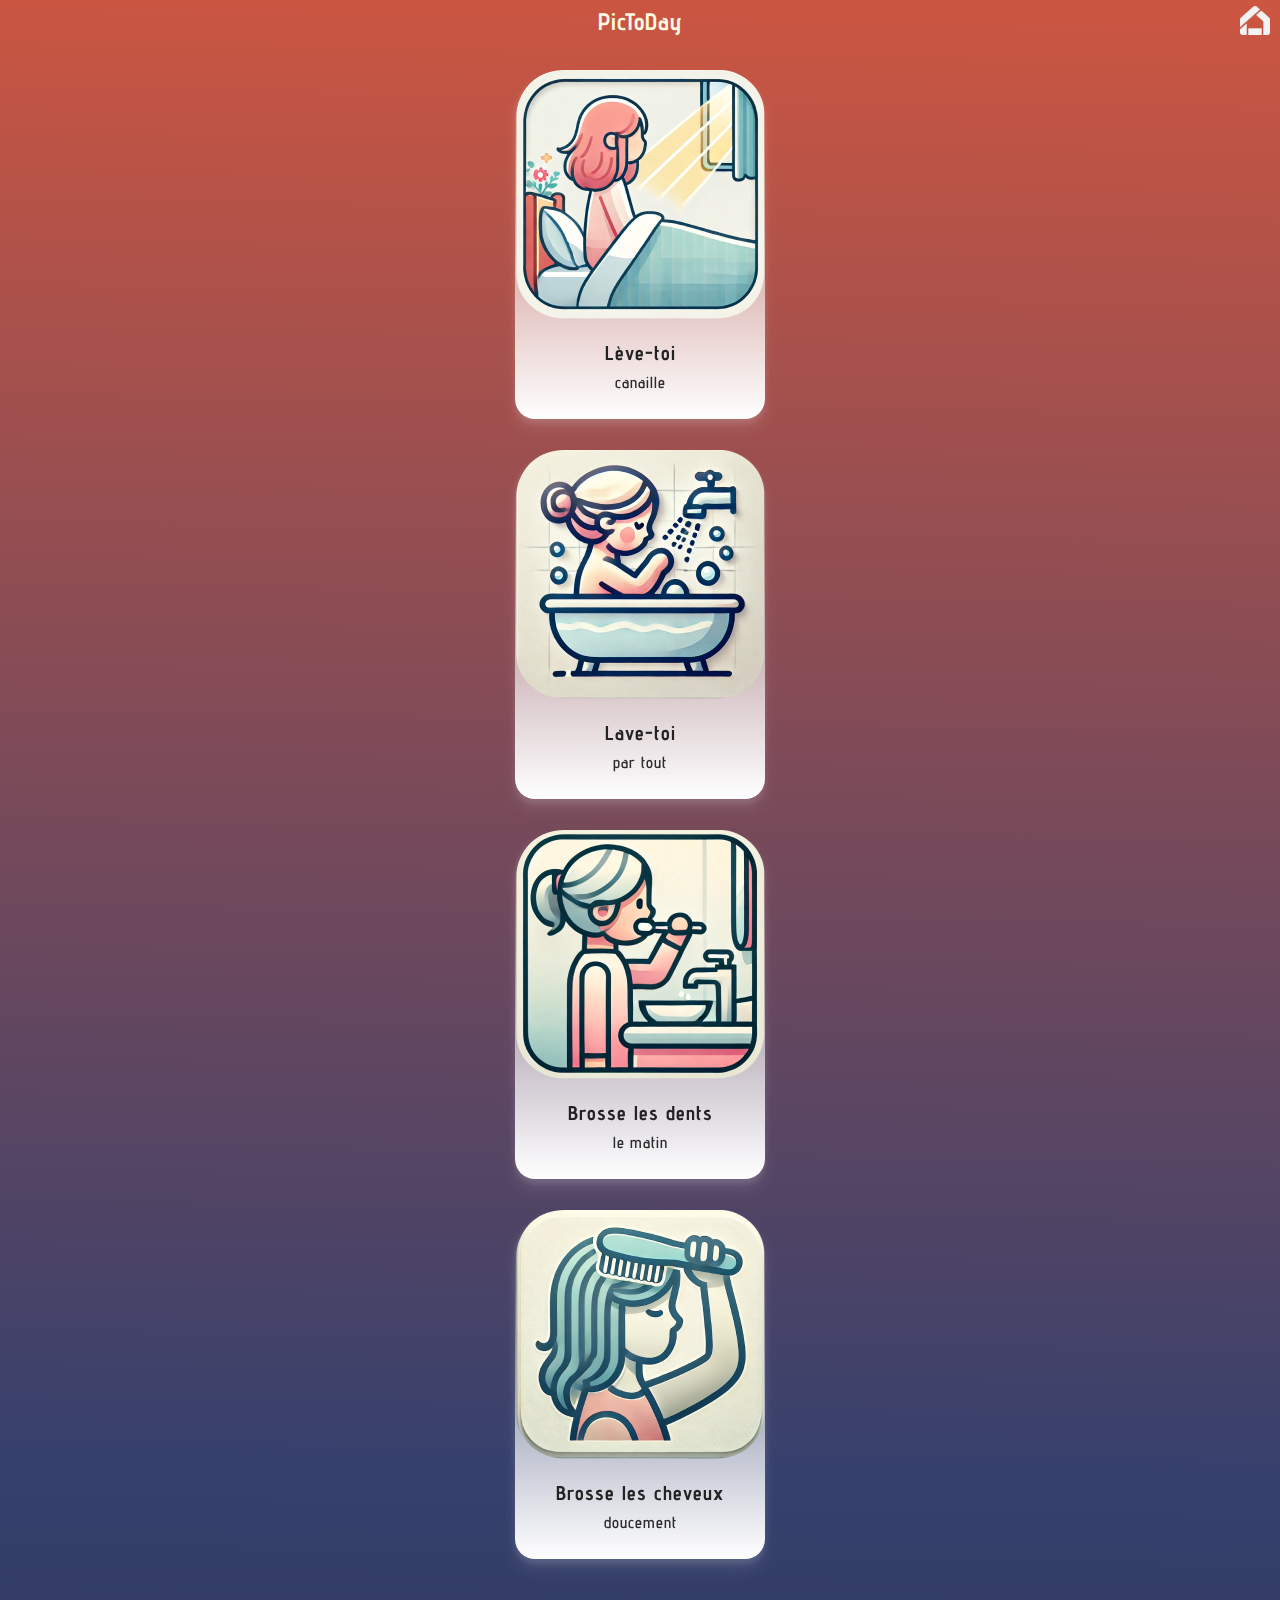
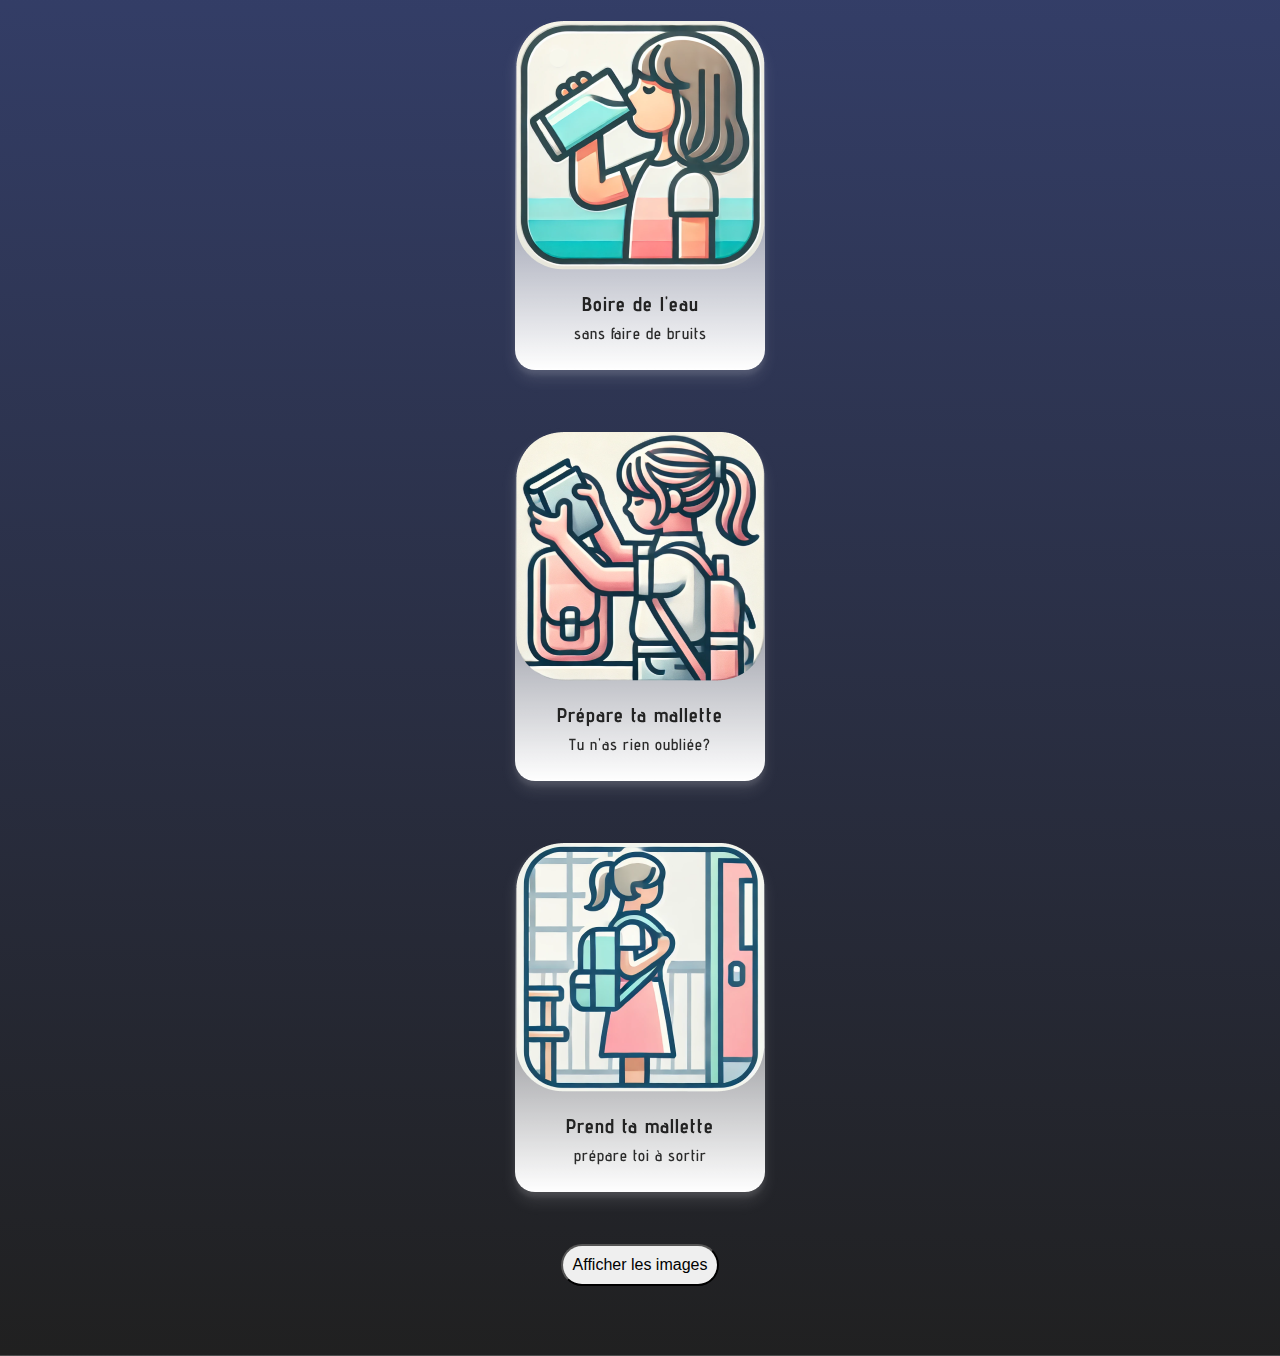
==== pageJour.html @ 429b47ef "correction et ajout de nouvelle carte" ====
<!DOCTYPE html>
<html lang="en">
<head>
    <meta charset="UTF-8">
    <meta name="viewport" content="width=device-width, initial-scale=1.0">
    <link rel="shortcut icon" href="./media/icones/IconePickToDay01.png">
    <link rel="stylesheet" href="styles.css">
    <script src="./script.js" defer></script>
    <title>Matin</title>
</head>
<body>
    <nav>
        <ul>
            <li><a href="./index.html"><img class="iconeHome" src="./media/icones/homeB.png" alt=""></a></li>
        </ul>
    </nav>
     <!-- Ajoutez plus d'images si nécessaire -->  
     <section class="cardeIndex">
        <div class=" image-container">
            <div class="title" ><h2>PicToDay</h2></div>
            <div id="containerCard">
                <div class="item ">
                    <div class="item__image">
                        <img src="./media/Lever.png" alt="Image : se lever" class="toggle-image">
                    </div>
                    <div class="item__body">
                        <div class="item__title">
                            Lève-toi
                        </div>
                        <div class="item__description">
                            canaille
                        </div>
                    </div>
                </div>               
                <div class="item ">
                    <div class="item__image">
                        <img src="./media/SeLaver.png" alt="Image : se laver" class="toggle-image">
                    </div>
                    <div class="item__body">
                        <div class="item__title">
                            Lave-toi
                        </div>
                        <div class="item__description">
                            par tout
                        </div>
                    </div>
                </div>               
                <div class="item ">
                    <div class="item__image">
                        <img src="./media/Dent.png" alt="Image : se brosser les dents" class="toggle-image">
                    </div>
                    <div class="item__body">
                        <div class="item__title">
                            Brosse les dents
                        </div>
                        <div class="item__description">
                            le matin
                        </div>
                    </div>
                </div>               
                <div class="item ">
                    <div class="item__image">
                        <img src="./media/BrosserCheveux.png" alt="Image : Se brosser les cheveux" class="toggle-image">
                    </div>
                    <div class="item__body">
                        <div class="item__title">
                            Brosse les cheveux
                        </div>
                        <div class="item__description">
                            doucement
                        </div>
                    </div>
                </div>  
            </div>
            <div class="item ">
                <div class="item__image">
                    <img src="./media/Boire.png" alt="Image : Boire un verre d'eau" class="toggle-image">
                </div>
                <div class="item__body">
                    <div class="item__title">
                        Boire de l'eau
                    </div>
                    <div class="item__description">
                        sans faire de bruits
                    </div>
                </div>
            </div> 
            <div class="item ">
                <div class="item__image">
                    <img src="./media/PreparerMalette.png" alt="Image : prépare ta mallette" class=" toggle-image">
                </div>
                <div class="item__body">
                    <div class="item__title">
                        Prépare ta mallette
                    </div>
                    <div class="item__description">
                        Tu n'as rien oubliée?
                    </div>
                </div>
            </div> 
            <div class="item ">
                <div class="item__image">
                    <img src="./media/GoEcole.png" alt="Image : prend ta mallette" class=" toggle-image">
                </div>
                <div class="item__body">
                    <div class="item__title">
                        Prend ta mallette
                    </div>
                    <div class="item__description">
                        prépare toi à sortir
                    </div>
                </div>
            </div> 
            <button id="reset-button">Afficher les images</button>
        </div>    
    </section>
    <script src="script.js"></script>
</body>
</html>
---- styles.css ----
@import url('https://fonts.googleapis.com/css2?family=Advent+Pro&family=Dancing+Script&display=swap');


html{
    scroll-behavior: smooth;
}
:root{
    /* -----------------Font & Size-------------------- */
    /* ---------------- 1rem = 16P -------------------- */
    --font-size-Titre-Sec:1rem;
    --font-size-H1:6em;
    --font-size-H2:2em;
    --font-size-H3:3em;
    --font-size-H4:2em;
    --font-size-P:1rem;
    --font-family-Advent:'Advent Pro',sans-serif;
    --font-family-Dancing:'Dancing Script',sans-serif;
    /* -----------------white mode-------------------- */
    --text-white: #000000;
    --bg-white: #f0f0f0;
    --bg-matin: #cc5641;
    --bg-midi: #35406d;
    --bg-soir: #202020;
    /* -------------------darck mode------------------ */
    --text-darck: #e0d9d3;
    --text-darck-sec01: #fffae1;
    --bg-darck:  #14110e;
    --bg-darck-sec01: #16120f;
    --bg-darck-foot: #524A3A;
    --text-darck-foot: #fffae1;
    /* -------------------Chargement------------------ */
    --font-size-chargemnt-Mobil:2.5em;
    --font-size-chargemnt:6em;
    --text-chargement01: #484848;
    --text-chargement02: #fff900;
    --bg-chargement:  #000;
}
*{
    margin: 0;
    padding: 0;
    text-decoration: none;
}
body {
    letter-spacing: 1px;
    font-family: var(--font-family-Advent);
    padding: 0;
    margin: 0;
    color: var(--text-white);
    display: flex;
    flex-direction: column;
}
.iconeHome{
    position: relative;    
    width: 40px;
    height: auto;
}

nav ul li a{
    float: right;
    padding-right: 5px;
}
nav{
    height: 0;
    position: relative;
    display: block;
    text-decoration: none;
    /*background-color: var(--bg-matin); */
}
.toggle-image {
    cursor: pointer;
    transition: opacity 0.3s ease;
} 

.hidden {
    opacity: 0.2;
    cursor: pointer;
}

#reset-button {  
    margin-top: 20px;
    margin-bottom: 20px;
    padding: 10px 10px;
    font-size: 16px;
    cursor: pointer;
    display: flex;
    border-radius: 25px;
}

/* ------------------------Card---------------------- */
.title{
    padding-top: 5px;
    text-align: center;
    font-size: 1rem;
    color: var(--text-darck-sec01);
    font-weight: bold;
    margin-top: 0px;
}
.cardeIndex{
    margin-top: 0;
    font-family: 'Advent Pro',sans-serif;
    padding: 0px 10px 50px 10px;
    background: linear-gradient(1deg,var(--bg-soir),var(--bg-midi),var(--bg-matin)) center center no-repeat;
    line-height: 1.4;
    height:100%;
    overflow-x: hidden;
}
.titleIdex{
    text-align: center;
    font-size: 1rem;
    color: var(--text-darck-sec01);
    font-weight: bold;
    margin-top: 20px;
}

.image-container {
    display: flex;
    flex-direction: column;
    align-items: center;
    /* flex-wrap: wrap; */
    gap: 1px;
}
.item{
    text-align: center;
    width:250px;
    height: 350px;
    border-radius: 45px 45px 20px 20px;
    margin: 30px 5px;
    background: linear-gradient(to bottom, transparent, #fff) ;
    box-shadow: 0 10px 15px #faf9f91a,0 5px 5px #ffffff1a ;
    transition: transform 0.3s;
    transform: translate3d(0,-1px,0);
}
.item:hover{
    transform: translate3d(0, -10px, 0) scale(1.05);
}
.item img{
    display: block;
    width: 100%;
    height: auto;
    border-radius:  15px 15px 0 0;
    transition:  0.3s ease;
}
.cardIndex{
    padding-bottom: 20px;
}
.item__body{
    padding: 20px;
}
.titreIndex{
    padding: 2px;
}
.item__title{
    font-size: 20px;
    margin-bottom: 5px;
    font-weight: bold ;
    color: #232323;
}

.item__description{
    color: #2c2c2c;
    font-size: 16px;
    font-weight: 600;
}
.items{
    position: relative;
}
.item a{
    text-align: left;
}
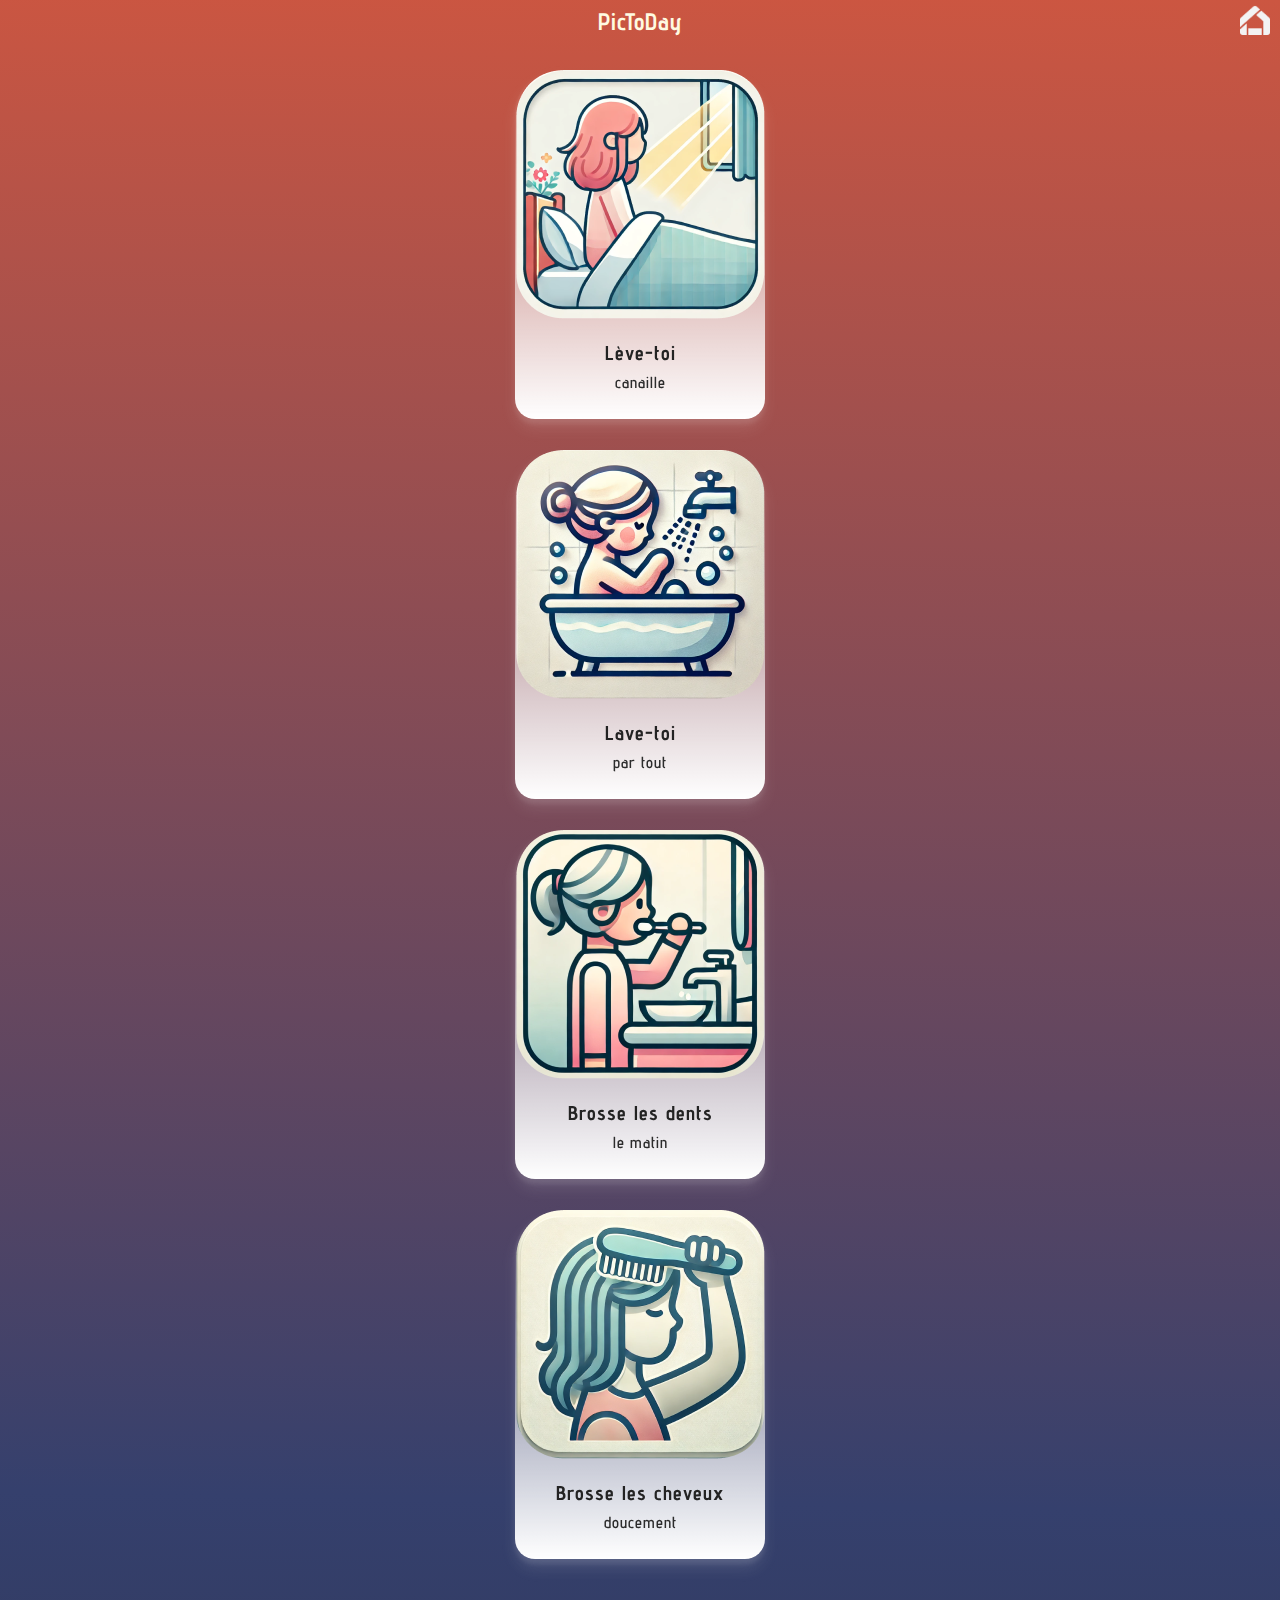
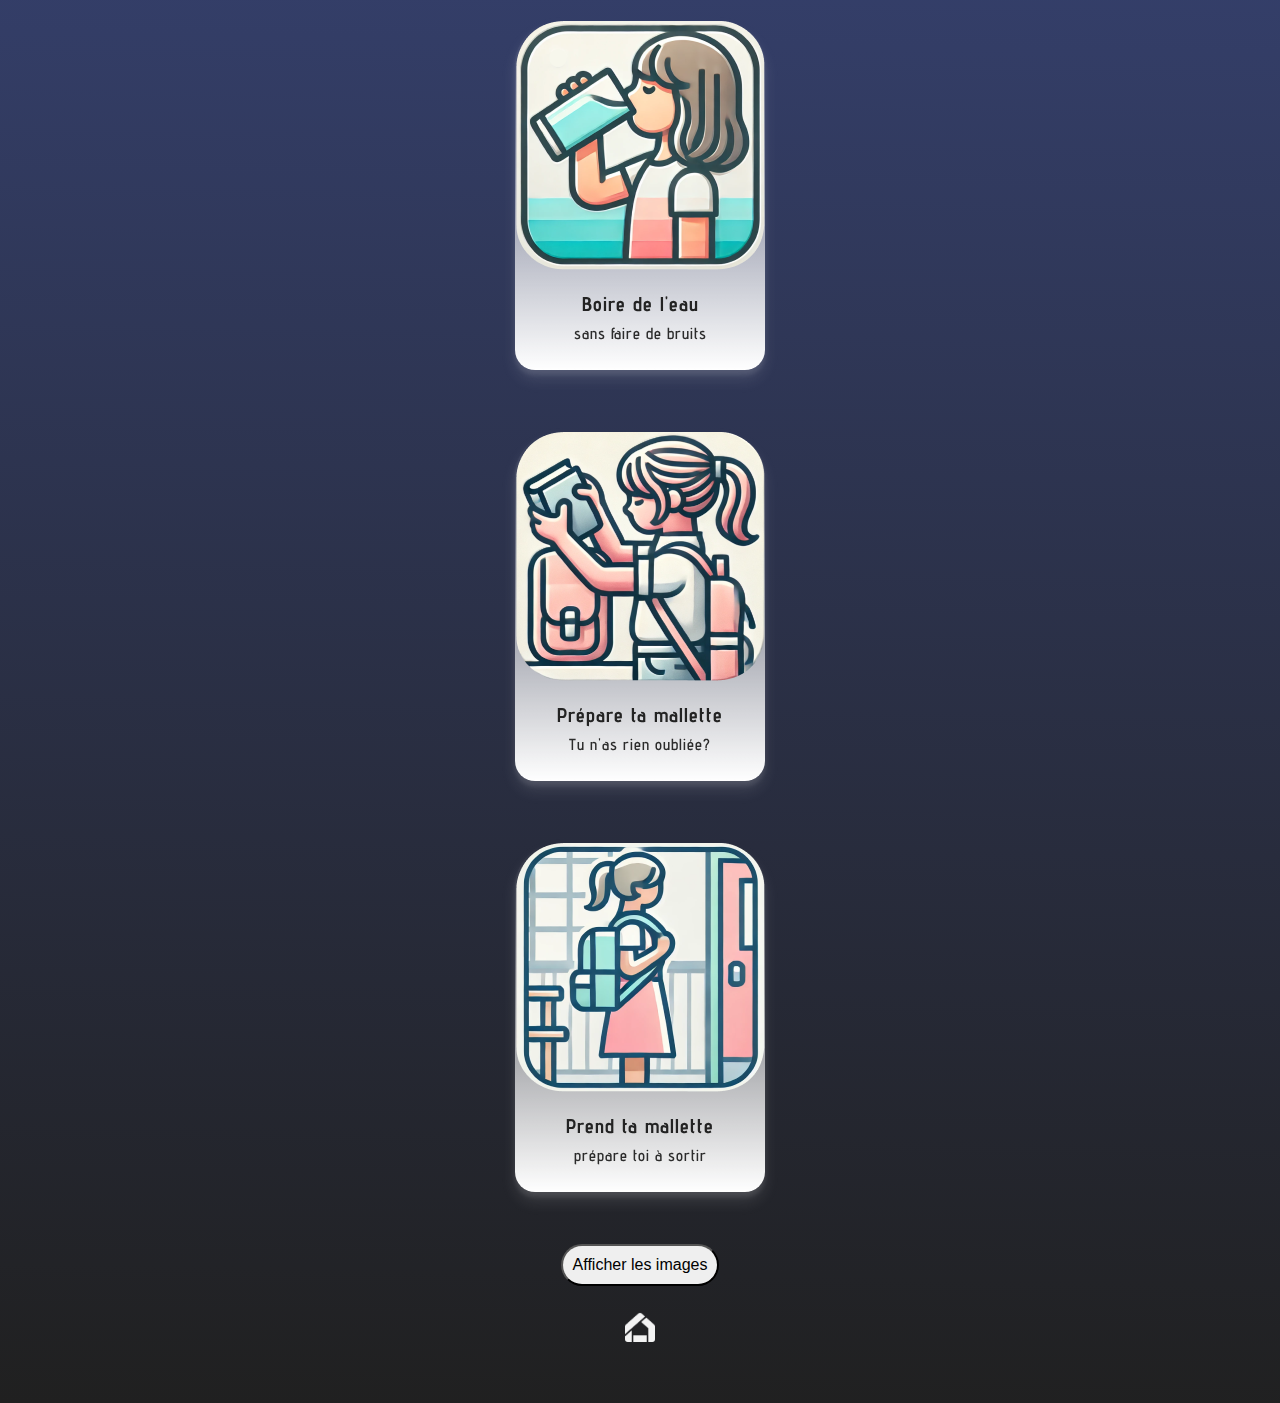
==== commit 2db234d2: "chang : html Ajout de balise a pour le retour homepage" ====
--- a/pageJour.html
+++ b/pageJour.html
@@ -21,7 +21,7 @@
             <div id="containerCard">
                 <div class="item ">
                     <div class="item__image">
-                        <img src="./media/Lever.png" alt="Image : se lever" class="toggle-image">
+                        <img src="./media/Lever.png" alt="Image : se lever" class="toggle-image" onclick="toggleImage(this)">
                     </div>
                     <div class="item__body">
                         <div class="item__title">
@@ -34,7 +34,7 @@
                 </div>               
                 <div class="item ">
                     <div class="item__image">
-                        <img src="./media/SeLaver.png" alt="Image : se laver" class="toggle-image">
+                        <img src="./media/SeLaver.png" alt="Image : se laver" class="toggle-image" onclick="toggleImage(this)">
                     </div>
                     <div class="item__body">
                         <div class="item__title">
@@ -47,7 +47,7 @@
                 </div>               
                 <div class="item ">
                     <div class="item__image">
-                        <img src="./media/Dent.png" alt="Image : se brosser les dents" class="toggle-image">
+                        <img src="./media/Dent.png" alt="Image : se brosser les dents" class="toggle-image" onclick="toggleImage(this)">
                     </div>
                     <div class="item__body">
                         <div class="item__title">
@@ -60,7 +60,7 @@
                 </div>               
                 <div class="item ">
                     <div class="item__image">
-                        <img src="./media/BrosserCheveux.png" alt="Image : Se brosser les cheveux" class="toggle-image">
+                        <img src="./media/BrosserCheveux.png" alt="Image : Se brosser les cheveux" class="toggle-image" onclick="toggleImage(this)">
                     </div>
                     <div class="item__body">
                         <div class="item__title">
@@ -74,7 +74,7 @@
             </div>
             <div class="item ">
                 <div class="item__image">
-                    <img src="./media/Boire.png" alt="Image : Boire un verre d'eau" class="toggle-image">
+                    <img src="./media/Boire.png" alt="Image : Boire un verre d'eau" class="toggle-image" onclick="toggleImage(this)">
                 </div>
                 <div class="item__body">
                     <div class="item__title">
@@ -87,7 +87,7 @@
             </div> 
             <div class="item ">
                 <div class="item__image">
-                    <img src="./media/PreparerMalette.png" alt="Image : prépare ta mallette" class=" toggle-image">
+                    <img src="./media/PreparerMalette.png" alt="Image : prépare ta mallette" class=" toggle-image" onclick="toggleImage(this)">
                 </div>
                 <div class="item__body">
                     <div class="item__title">
@@ -100,7 +100,7 @@
             </div> 
             <div class="item ">
                 <div class="item__image">
-                    <img src="./media/GoEcole.png" alt="Image : prend ta mallette" class=" toggle-image">
+                    <img src="./media/GoEcole.png" alt="Image : prend ta mallette" class=" toggle-image" onclick="toggleImage(this)">
                 </div>
                 <div class="item__body">
                     <div class="item__title">
@@ -112,6 +112,7 @@
                 </div>
             </div> 
             <button id="reset-button">Afficher les images</button>
+            <a href="./index.html" ><img class="iconeHome" src="./media/icones/homeB.png" alt=""></a>
         </div>    
     </section>
     <script src="script.js"></script>
--- a/styles.css
+++ b/styles.css
@@ -5,35 +5,14 @@
     scroll-behavior: smooth;
 }
 :root{
-    /* -----------------Font & Size-------------------- */
-    /* ---------------- 1rem = 16P -------------------- */
-    --font-size-Titre-Sec:1rem;
-    --font-size-H1:6em;
-    --font-size-H2:2em;
-    --font-size-H3:3em;
-    --font-size-H4:2em;
-    --font-size-P:1rem;
+    /* ---------------------Font---------------------- */
     --font-family-Advent:'Advent Pro',sans-serif;
-    --font-family-Dancing:'Dancing Script',sans-serif;
-    /* -----------------white mode-------------------- */
+    /* -----------------color mode-------------------- */
     --text-white: #000000;
-    --bg-white: #f0f0f0;
     --bg-matin: #cc5641;
     --bg-midi: #35406d;
     --bg-soir: #202020;
-    /* -------------------darck mode------------------ */
-    --text-darck: #e0d9d3;
     --text-darck-sec01: #fffae1;
-    --bg-darck:  #14110e;
-    --bg-darck-sec01: #16120f;
-    --bg-darck-foot: #524A3A;
-    --text-darck-foot: #fffae1;
-    /* -------------------Chargement------------------ */
-    --font-size-chargemnt-Mobil:2.5em;
-    --font-size-chargemnt:6em;
-    --text-chargement01: #484848;
-    --text-chargement02: #fff900;
-    --bg-chargement:  #000;
 }
 *{
     margin: 0;
@@ -64,7 +43,6 @@
     position: relative;
     display: block;
     text-decoration: none;
-    /*background-color: var(--bg-matin); */
 }
 .toggle-image {
     cursor: pointer;
@@ -72,8 +50,7 @@
 } 
 
 .hidden {
-    opacity: 0.2;
-    cursor: pointer;
+    opacity: 0.2;    
 }
 
 #reset-button {  
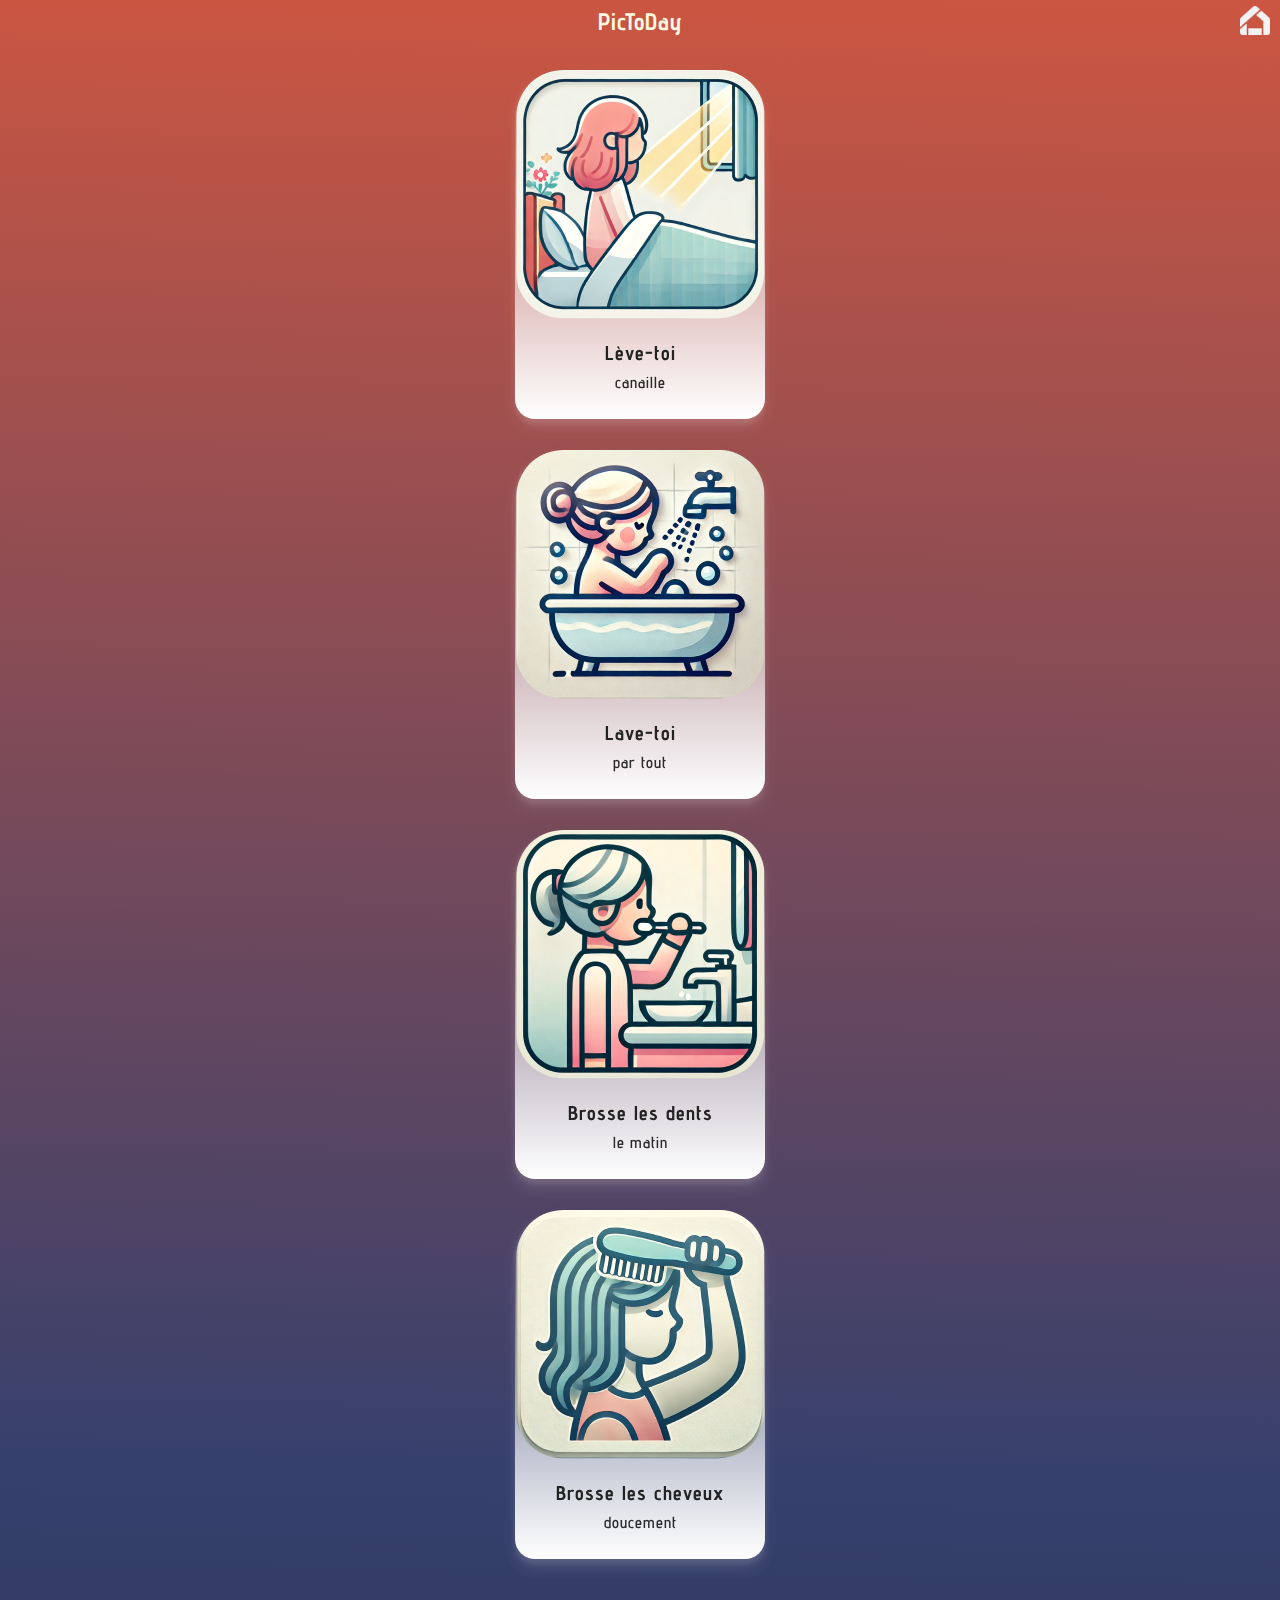
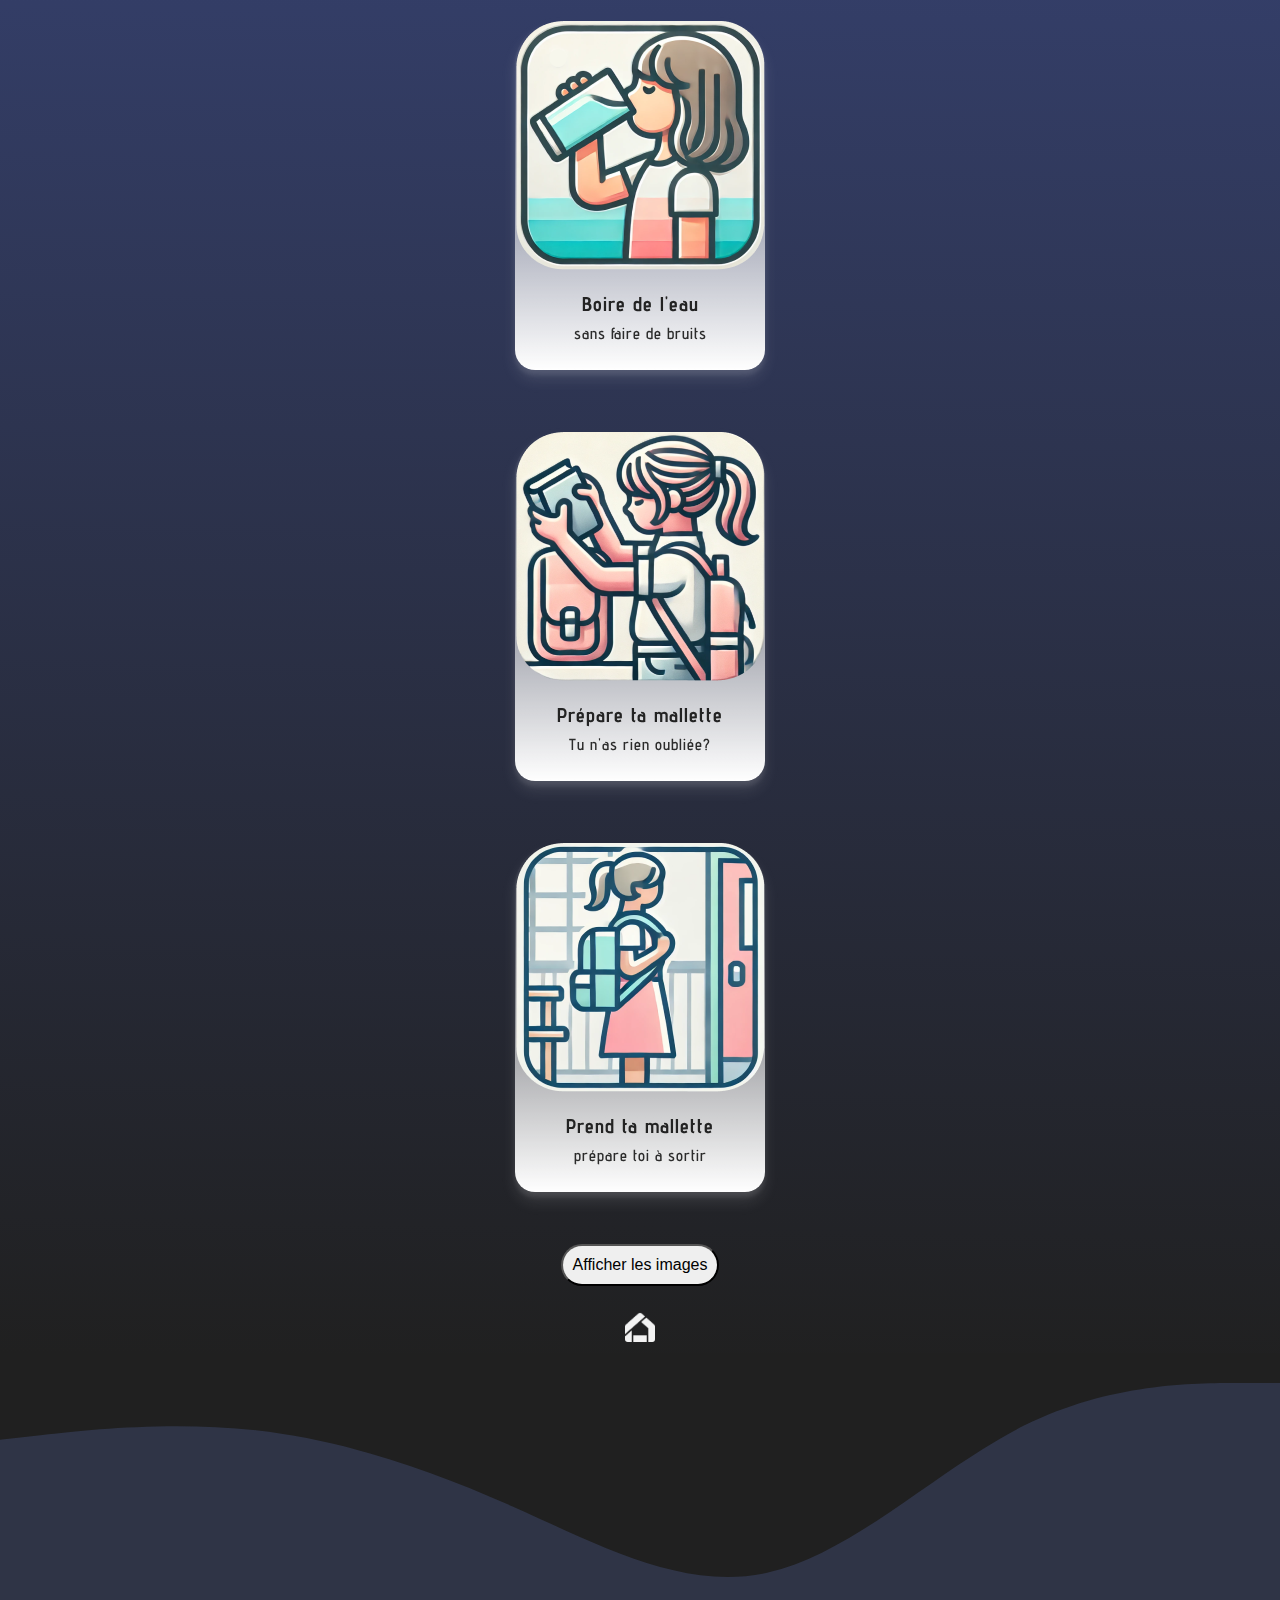
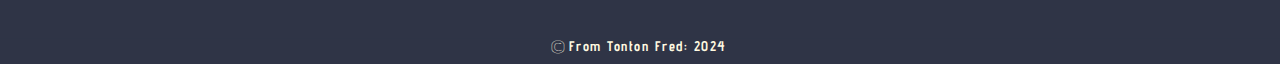
==== commit 63daa775: "Chang : Ajout de la wave footer" ====
--- a/pageJour.html
+++ b/pageJour.html
@@ -6,7 +6,7 @@
     <link rel="shortcut icon" href="./media/icones/IconePickToDay01.png">
     <link rel="stylesheet" href="styles.css">
     <script src="./script.js" defer></script>
-    <title>Matin</title>
+    <title>Pictoday_Matin</title>
 </head>
 <body>
     <nav>
@@ -15,7 +15,7 @@
         </ul>
     </nav>
      <!-- Ajoutez plus d'images si nécessaire -->  
-     <section class="cardeIndex">
+     <section class="cardeMatSoir">
         <div class=" image-container">
             <div class="title" ><h2>PicToDay</h2></div>
             <div id="containerCard">
@@ -24,6 +24,9 @@
                         <img src="./media/Lever.png" alt="Image : se lever" class="toggle-image" onclick="toggleImage(this)">
                     </div>
                     <div class="item__body">
+                        <div class="anim">
+                            <div class="valide01"></div>
+                        </div>
                         <div class="item__title">
                             Lève-toi
                         </div>
@@ -37,6 +40,9 @@
                         <img src="./media/SeLaver.png" alt="Image : se laver" class="toggle-image" onclick="toggleImage(this)">
                     </div>
                     <div class="item__body">
+                        <div class="anim">
+                            <div class="valide01"></div>
+                        </div>
                         <div class="item__title">
                             Lave-toi
                         </div>
@@ -50,6 +56,9 @@
                         <img src="./media/Dent.png" alt="Image : se brosser les dents" class="toggle-image" onclick="toggleImage(this)">
                     </div>
                     <div class="item__body">
+                        <div class="anim">
+                            <div class="valide01"></div>
+                        </div>
                         <div class="item__title">
                             Brosse les dents
                         </div>
@@ -60,9 +69,12 @@
                 </div>               
                 <div class="item ">
                     <div class="item__image">
-                        <img src="./media/BrosserCheveux.png" alt="Image : Se brosser les cheveux" class="toggle-image" onclick="toggleImage(this)">
+                        <img src="./media/BrosserCheveux.png" alt="Image : Se brosser les cheveux" class="toggle-image" onclick="toggleImage(this)" >
                     </div>
                     <div class="item__body">
+                        <div class="anim">
+                            <div class="valide01"></div>
+                        </div>
                         <div class="item__title">
                             Brosse les cheveux
                         </div>
@@ -77,6 +89,9 @@
                     <img src="./media/Boire.png" alt="Image : Boire un verre d'eau" class="toggle-image" onclick="toggleImage(this)">
                 </div>
                 <div class="item__body">
+                    <div class="anim">
+                        <div class="valide01"></div>
+                    </div>
                     <div class="item__title">
                         Boire de l'eau
                     </div>
@@ -90,6 +105,9 @@
                     <img src="./media/PreparerMalette.png" alt="Image : prépare ta mallette" class=" toggle-image" onclick="toggleImage(this)">
                 </div>
                 <div class="item__body">
+                    <div class="anim">
+                        <div class="valide01"></div>
+                    </div>
                     <div class="item__title">
                         Prépare ta mallette
                     </div>
@@ -100,9 +118,12 @@
             </div> 
             <div class="item ">
                 <div class="item__image">
-                    <img src="./media/GoEcole.png" alt="Image : prend ta mallette" class=" toggle-image" onclick="toggleImage(this)">
+                    <img src="./media/GoEcole.png" alt="Image : prend ta mallette" class=" toggle-image" onclick="toggleImage(this)" >
                 </div>
                 <div class="item__body">
+                    <div class="anim">
+                        <div class="valide01"></div>
+                    </div>
                     <div class="item__title">
                         Prend ta mallette
                     </div>
@@ -115,6 +136,16 @@
             <a href="./index.html" ><img class="iconeHome" src="./media/icones/homeB.png" alt=""></a>
         </div>    
     </section>
+    <section class="footerWave">
+        <svg xmlns="http://www.w3.org/2000/svg" viewBox="0 0 1440 320" class="backgVague">
+            <path fill="#2f3446" fill-opacity="1" d="M0,96L48,90.7C96,85,192,75,288,85.3C384,96,480,128,576,170.7C672,213,768,267,864,245.3C960,224,1056,128,1152,80C1248,32,1344,32,1392,32L1440,32L1440,320L1392,320C1344,320,1248,320,1152,320C1056,320,960,320,864,320C768,320,672,320,576,320C480,320,384,320,288,320C192,320,96,320,48,320L0,320Z"></path>
+        </svg>
+        <div class="textFoot">
+            <p><p class="copyr">© </p>From Tonton Fred: 2024</p>
+        </div>
+    </section>
     <script src="script.js"></script>
 </body>
-</html>+</html>
+
+<!-- onclick="toggleImage(this)" -->--- a/styles.css
+++ b/styles.css
@@ -15,6 +15,7 @@
     --text-darck-sec01: #fffae1;
 }
 *{
+    /* border: solid 1px red;  */
     margin: 0;
     padding: 0;
     text-decoration: none;
@@ -50,8 +51,9 @@
 } 
 
 .hidden {
-    opacity: 0.2;    
-}
+    opacity: 0.2 !important;    
+}
+
 
 #reset-button {  
     margin-top: 20px;
@@ -80,6 +82,19 @@
     line-height: 1.4;
     height:100%;
     overflow-x: hidden;
+    padding-bottom: 1px;
+    margin-bottom: -1px;
+}
+.cardeMatSoir{
+    margin-top: 0;
+    font-family: 'Advent Pro',sans-serif;
+    padding: 0px 10px 50px 10px;
+    background: linear-gradient(1deg,var(--bg-soir),var(--bg-midi),var(--bg-matin)) center center no-repeat;
+    line-height: 1.4;
+    height:100%;
+    overflow-x: hidden;
+    padding-bottom: 1px;
+    margin-bottom: -1px;
 }
 .titleIdex{
     text-align: center;
@@ -106,6 +121,10 @@
     box-shadow: 0 10px 15px #faf9f91a,0 5px 5px #ffffff1a ;
     transition: transform 0.3s;
     transform: translate3d(0,-1px,0);
+    position: relative;
+}
+.item a{
+    text-align: left;
 }
 .item:hover{
     transform: translate3d(0, -10px, 0) scale(1.05);
@@ -138,10 +157,57 @@
     font-size: 16px;
     font-weight: 600;
 }
-.items{
-    position: relative;
-}
-.item a{
-    text-align: left;
-}
-
+.anim{
+    position: relative;
+}
+.valide01{
+    cursor: pointer;
+    height: 100px;
+    width: 100px;
+    background-image: url(./media/animation/animExploV.png);
+    /* border: solid red 1px;*/
+    position: absolute; 
+    /* top:-75px;
+    left: 140px; */
+    top: 100%;
+    left: 100%; 
+    transform: translate(-50%,-50%);
+}
+.animValide{
+    animation-timing-function: steps(28);
+    animation-name: animValide;
+    animation-duration:0.8s;
+}
+@keyframes animValide{
+    from{background-position:left;}
+    to{background-position:right;}
+}
+.footerWave{
+    position: relative;
+    display: flex;
+    flex-direction: column;
+    background: var(--bg-soir) ; 
+    height: auto;
+    width: 100%;
+
+    /* bottom: 0; */
+}
+.backgVague{   
+    transform: translate(0,1.5px);
+}
+.textFoot{
+    font-size: 14px;
+    letter-spacing: 1.5px;
+    color: #fffae1;
+    font-weight: 700;
+    padding-top: 1px;
+    padding-bottom: 2px;
+    display: flex;
+    justify-content: center;
+    background:#2f3446 ;
+}
+.copyr{
+    font-weight: 100;
+    font-size: 20px;
+    transform: translate(-2px,-5px);
+}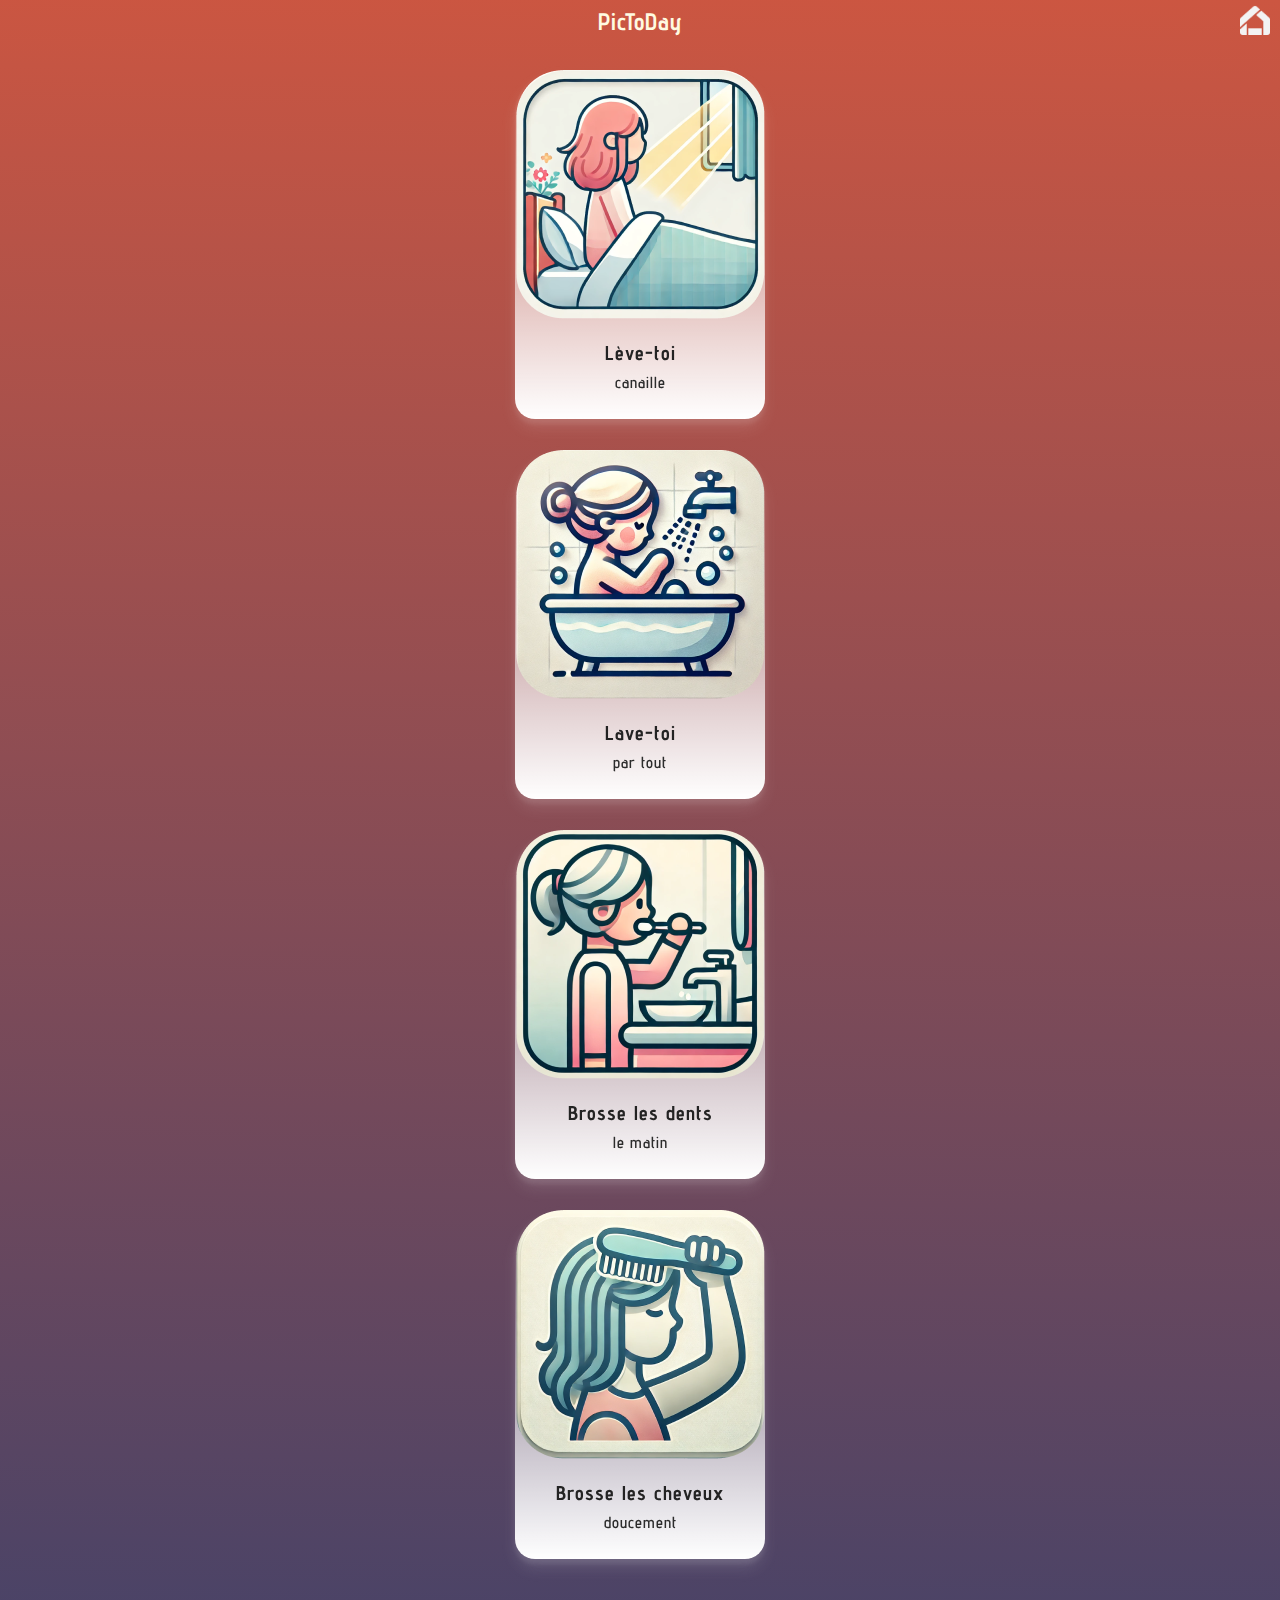
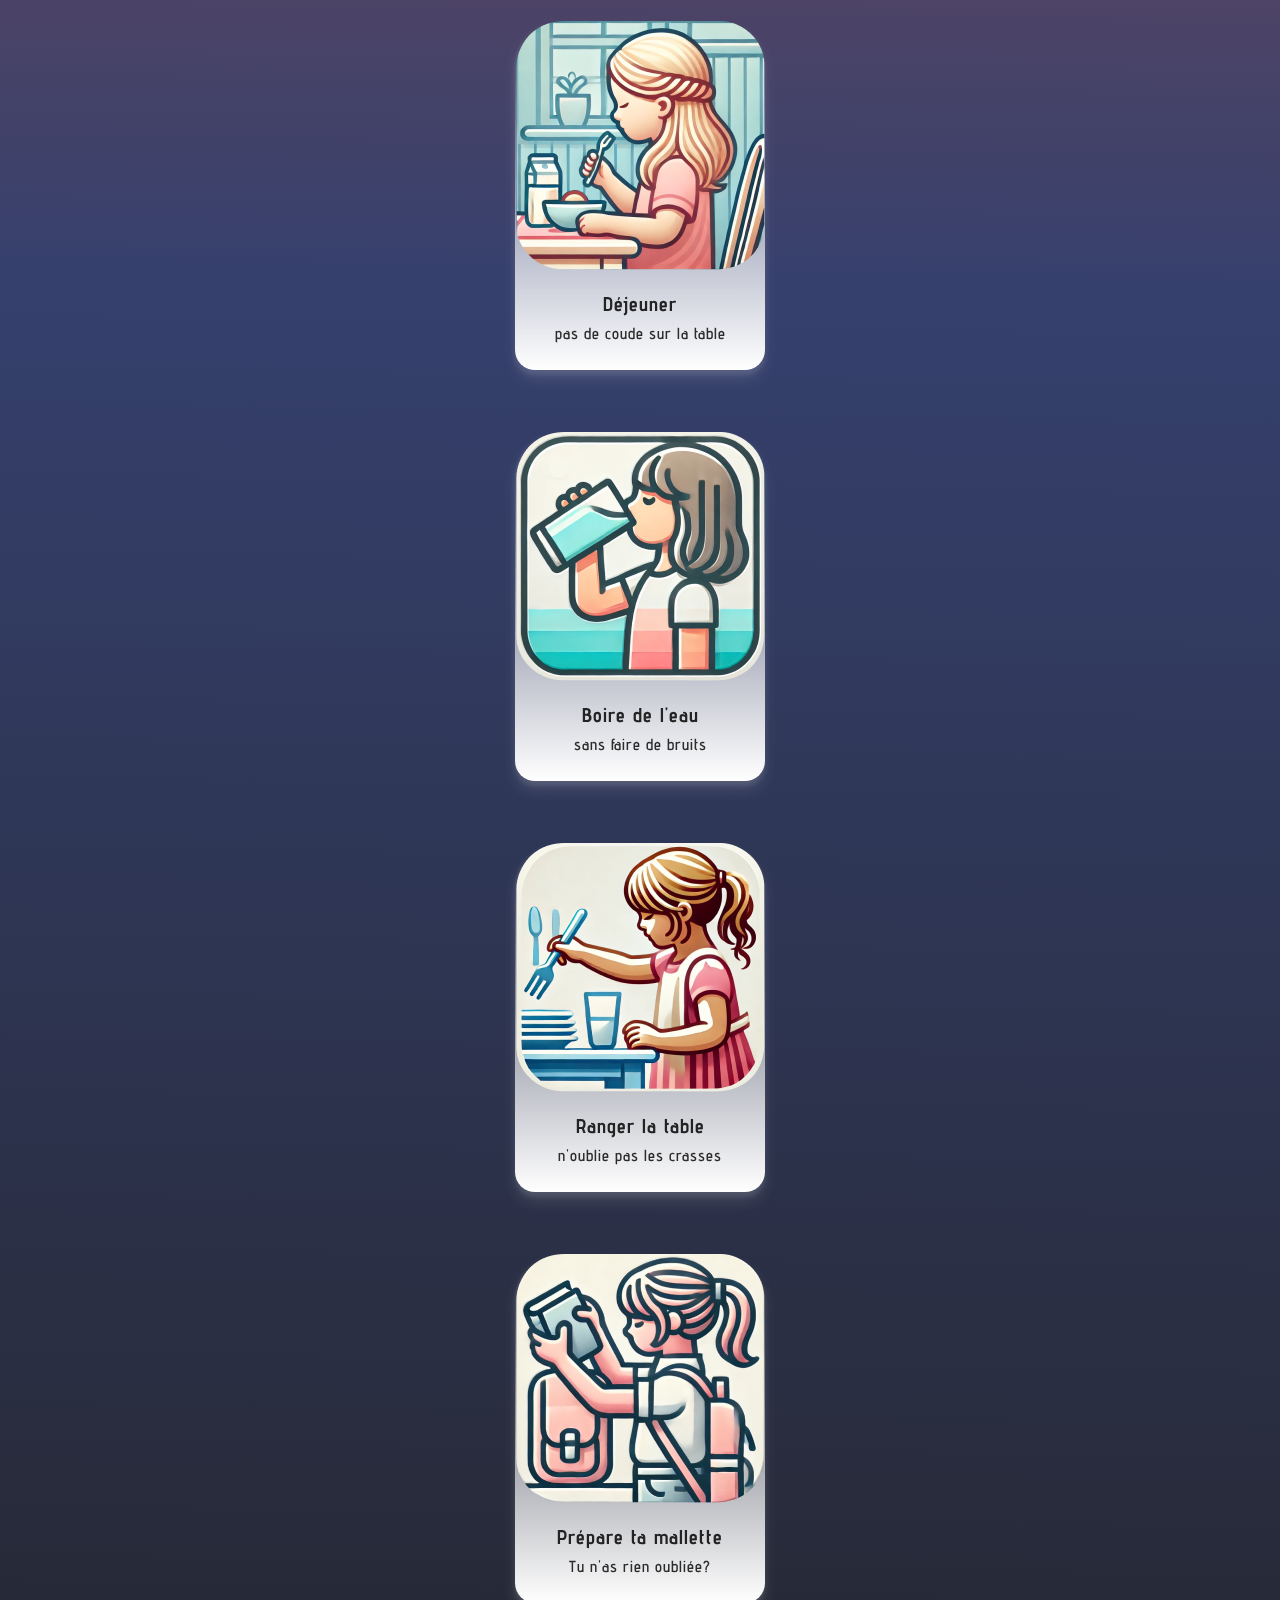
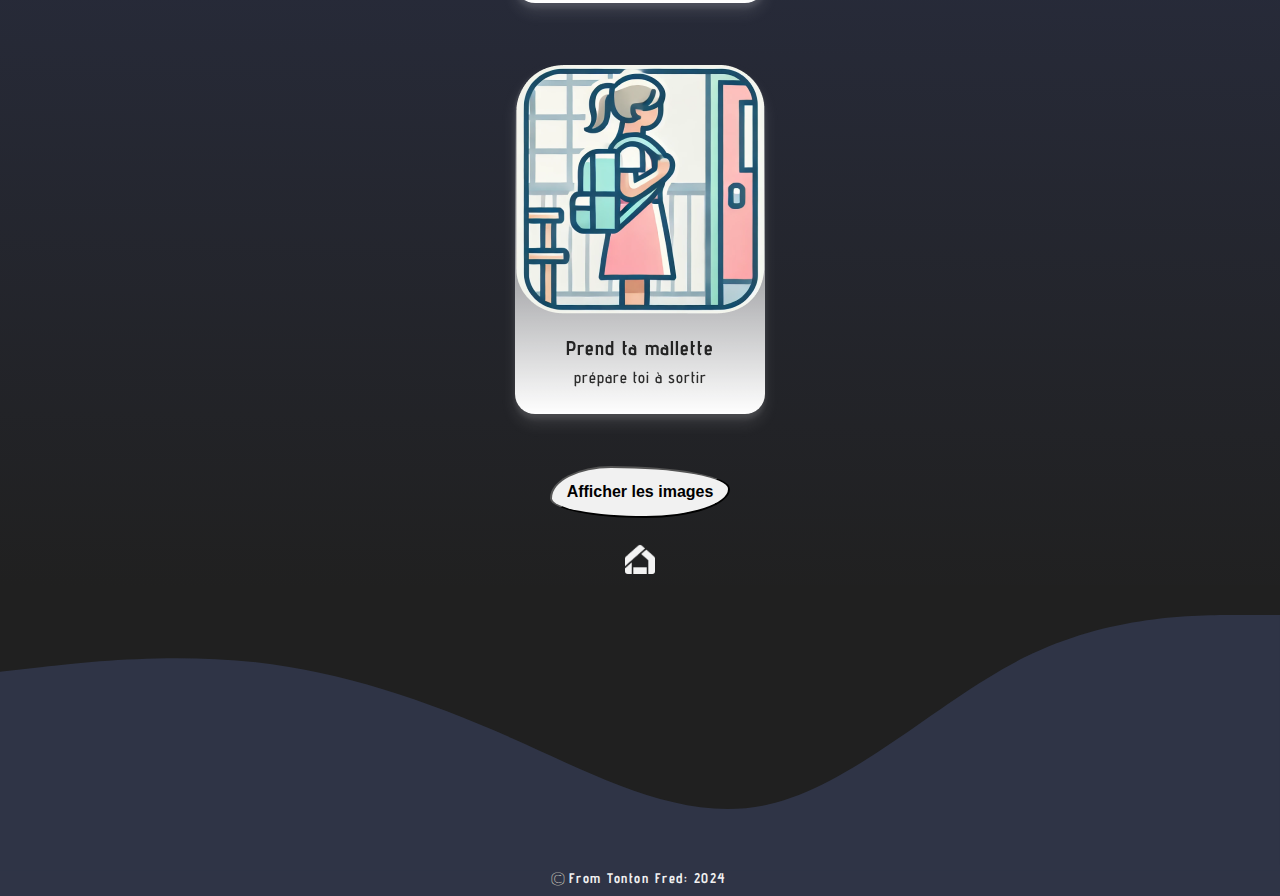
==== commit 8a885884: "chang : ajouts de cartes matin soir plus travaille forme color btn" ====
--- a/pageJour.html
+++ b/pageJour.html
@@ -86,6 +86,22 @@
             </div>
             <div class="item ">
                 <div class="item__image">
+                    <img src="./media/Manger.png" alt="Image : Déjeune à table" class=" toggle-image" onclick="toggleImage(this)" >
+                </div>
+                <div class="item__body">
+                    <div class="anim">
+                        <div class="valide01"></div>
+                    </div>
+                    <div class="item__title">
+                        Déjeuner
+                    </div>
+                    <div class="item__description">
+                        pas de coude sur la table
+                    </div>
+                </div>
+            </div> 
+            <div class="item ">
+                <div class="item__image">
                     <img src="./media/Boire.png" alt="Image : Boire un verre d'eau" class="toggle-image" onclick="toggleImage(this)">
                 </div>
                 <div class="item__body">
@@ -97,6 +113,22 @@
                     </div>
                     <div class="item__description">
                         sans faire de bruits
+                    </div>
+                </div>
+            </div> 
+            <div class="item ">
+                <div class="item__image">
+                    <img src="./media/RangerTable.png" alt="Image : Déjeune à table" class=" toggle-image" onclick="toggleImage(this)" >
+                </div>
+                <div class="item__body">
+                    <div class="anim">
+                        <div class="valide01"></div>
+                    </div>
+                    <div class="item__title">
+                        Ranger la table
+                    </div>
+                    <div class="item__description">
+                        n'oublie pas les crasses
                     </div>
                 </div>
             </div> 
@@ -141,7 +173,7 @@
             <path fill="#2f3446" fill-opacity="1" d="M0,96L48,90.7C96,85,192,75,288,85.3C384,96,480,128,576,170.7C672,213,768,267,864,245.3C960,224,1056,128,1152,80C1248,32,1344,32,1392,32L1440,32L1440,320L1392,320C1344,320,1248,320,1152,320C1056,320,960,320,864,320C768,320,672,320,576,320C480,320,384,320,288,320C192,320,96,320,48,320L0,320Z"></path>
         </svg>
         <div class="textFoot">
-            <p><p class="copyr">© </p>From Tonton Fred: 2024</p>
+            <p class="copyr">©</p><a href="https://github.com/lallemand-fred" target="_blank"><p>From Tonton Fred: 2024</p></a>
         </div>
     </section>
     <script src="script.js"></script>
--- a/styles.css
+++ b/styles.css
@@ -12,6 +12,7 @@
     --bg-matin: #cc5641;
     --bg-midi: #35406d;
     --bg-soir: #202020;
+    --bg-btn: #f1f1f1;
     --text-darck-sec01: #fffae1;
 }
 *{
@@ -56,13 +57,16 @@
 
 
 #reset-button {  
+    font-weight: bold;
+    background-color: var(--bg-btn);
     margin-top: 20px;
     margin-bottom: 20px;
-    padding: 10px 10px;
+    padding: 15px 15px;
     font-size: 16px;
     cursor: pointer;
     display: flex;
-    border-radius: 25px;
+    /* border-radius: 25px; */
+    border-radius: 34% 66% 47% 53% / 62% 44% 56% 38%;
 }
 
 /* ------------------------Card---------------------- */
@@ -206,6 +210,9 @@
     justify-content: center;
     background:#2f3446 ;
 }
+.textFoot a {
+    color: var(--bg-btn);
+}
 .copyr{
     font-weight: 100;
     font-size: 20px;
